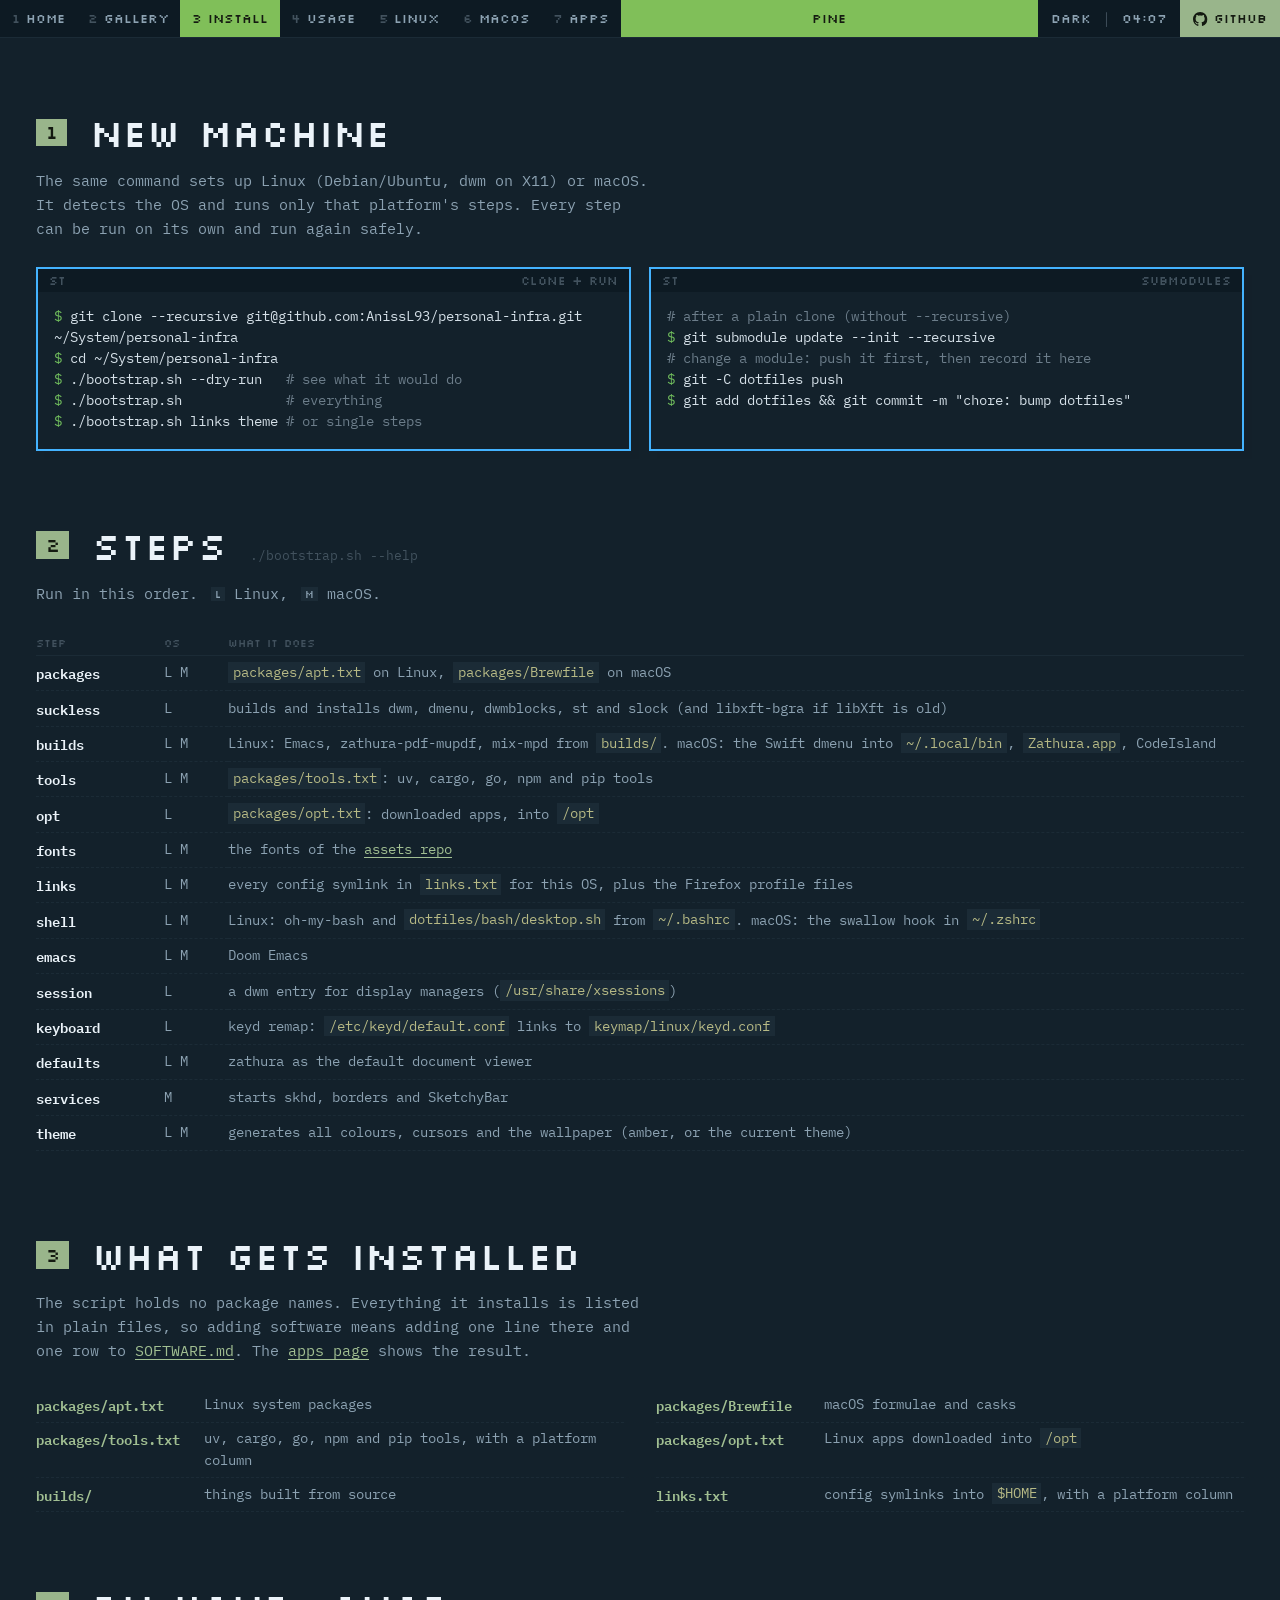
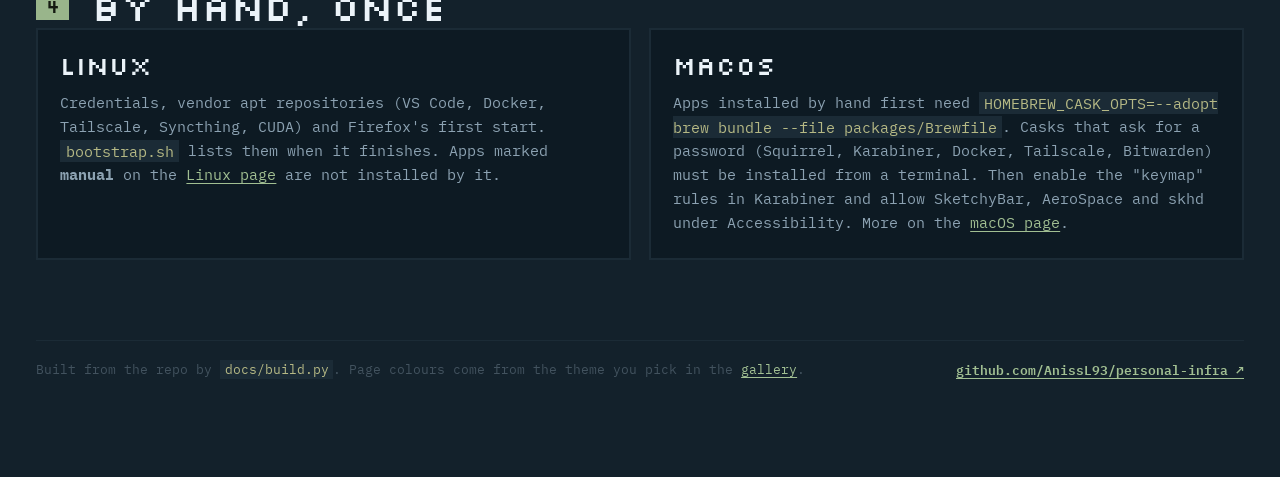
==== docs/install.html @ 1b5d800f "docs: split site into pages (home architecture, gallery, install, usage, linux, macos, apps) App lis" ====
<!doctype html>
<html lang="en">
<head>
<meta charset="utf-8">
<meta name="viewport" content="width=device-width, initial-scale=1">
<title>Install Guide</title>
<meta name="description" content="Set up a new Linux or macOS machine from personal-infra with one command.">
<link rel="preconnect" href="https://fonts.googleapis.com">
<link rel="preconnect" href="https://fonts.gstatic.com" crossorigin>
<link href="https://fonts.googleapis.com/css2?family=Silkscreen&family=IBM+Plex+Mono:ital,wght@0,400;0,600;1,400&display=swap" rel="stylesheet">
<link rel="stylesheet" href="style.css">
</head>
<body>
<main>
  <section id="new">
    <h2 data-tag="1">New machine</h2>
    <p class="lede">The same command sets up Linux (Debian/Ubuntu, dwm on X11) or macOS. It detects the OS and runs only that platform's steps. Every step can be run on its own and run again safely.</p>
    <div class="boot">
      <div class="win"><div class="tb"><span>st</span><span>clone + run</span></div><pre class="term"><span class="p">$</span> git clone --recursive git@github.com:AnissL93/personal-infra.git ~/System/personal-infra
<span class="p">$</span> cd ~/System/personal-infra
<span class="p">$</span> ./bootstrap.sh --dry-run   <span class="c"># see what it would do</span>
<span class="p">$</span> ./bootstrap.sh             <span class="c"># everything</span>
<span class="p">$</span> ./bootstrap.sh links theme <span class="c"># or single steps</span></pre></div>
      <div class="win"><div class="tb"><span>st</span><span>submodules</span></div><pre class="term"><span class="c"># after a plain clone (without --recursive)</span>
<span class="p">$</span> git submodule update --init --recursive
<span class="c"># change a module: push it first, then record it here</span>
<span class="p">$</span> git -C dotfiles push
<span class="p">$</span> git add dotfiles &amp;&amp; git commit -m "chore: bump dotfiles"</pre></div>
    </div>
  </section>

  <section id="steps">
    <h2 data-tag="2">Steps <small>./bootstrap.sh --help</small></h2>
    <p class="lede">Run in this order. <b class="mark both">L</b> Linux, <b class="mark both">M</b> macOS.</p>
    <table class="apps steps">
      <thead><tr><th>step</th><th>os</th><th>what it does</th></tr></thead>
      <tbody>
        <tr><td>packages</td><td data-k="os">L M</td><td data-k="does"><code>packages/apt.txt</code> on Linux, <code>packages/Brewfile</code> on macOS</td></tr>
        <tr><td>suckless</td><td data-k="os">L</td><td data-k="does">builds and installs dwm, dmenu, dwmblocks, st and slock (and libxft-bgra if libXft is old)</td></tr>
        <tr><td>builds</td><td data-k="os">L M</td><td data-k="does">Linux: Emacs, zathura-pdf-mupdf, mix-mpd from <code>builds/</code>. macOS: the Swift dmenu into <code>~/.local/bin</code>, <code>Zathura.app</code>, CodeIsland</td></tr>
        <tr><td>tools</td><td data-k="os">L M</td><td data-k="does"><code>packages/tools.txt</code>: uv, cargo, go, npm and pip tools</td></tr>
        <tr><td>opt</td><td data-k="os">L</td><td data-k="does"><code>packages/opt.txt</code>: downloaded apps, into <code>/opt</code></td></tr>
        <tr><td>fonts</td><td data-k="os">L M</td><td data-k="does">the fonts of the <a href="https://github.com/AnissL93/assets/tree/main/fonts">assets repo</a></td></tr>
        <tr><td>links</td><td data-k="os">L M</td><td data-k="does">every config symlink in <code>links.txt</code> for this OS, plus the Firefox profile files</td></tr>
        <tr><td>shell</td><td data-k="os">L M</td><td data-k="does">Linux: oh-my-bash and <code>dotfiles/bash/desktop.sh</code> from <code>~/.bashrc</code>. macOS: the swallow hook in <code>~/.zshrc</code></td></tr>
        <tr><td>emacs</td><td data-k="os">L M</td><td data-k="does">Doom Emacs</td></tr>
        <tr><td>session</td><td data-k="os">L</td><td data-k="does">a dwm entry for display managers (<code>/usr/share/xsessions</code>)</td></tr>
        <tr><td>keyboard</td><td data-k="os">L</td><td data-k="does">keyd remap: <code>/etc/keyd/default.conf</code> links to <code>keymap/linux/keyd.conf</code></td></tr>
        <tr><td>defaults</td><td data-k="os">L M</td><td data-k="does">zathura as the default document viewer</td></tr>
        <tr><td>services</td><td data-k="os">M</td><td data-k="does">starts skhd, borders and SketchyBar</td></tr>
        <tr><td>theme</td><td data-k="os">L M</td><td data-k="does">generates all colours, cursors and the wallpaper (amber, or the current theme)</td></tr>
      </tbody>
    </table>
  </section>

  <section id="lists">
    <h2 data-tag="3">What gets installed</h2>
    <p class="lede">The script holds no package names. Everything it installs is listed in plain files, so adding software means adding one line there and one row to <a href="https://github.com/AnissL93/personal-infra/blob/main/SOFTWARE.md">SOFTWARE.md</a>. The <a href="apps.html">apps page</a> shows the result.</p>
    <div class="scripts">
      <div class="srow"><a href="https://github.com/AnissL93/personal-infra/blob/main/packages/apt.txt">packages/apt.txt</a><span>Linux system packages</span></div>
      <div class="srow"><a href="https://github.com/AnissL93/personal-infra/blob/main/packages/Brewfile">packages/Brewfile</a><span>macOS formulae and casks</span></div>
      <div class="srow"><a href="https://github.com/AnissL93/personal-infra/blob/main/packages/tools.txt">packages/tools.txt</a><span>uv, cargo, go, npm and pip tools, with a platform column</span></div>
      <div class="srow"><a href="https://github.com/AnissL93/personal-infra/blob/main/packages/opt.txt">packages/opt.txt</a><span>Linux apps downloaded into <code>/opt</code></span></div>
      <div class="srow"><a href="https://github.com/AnissL93/personal-infra/tree/main/builds">builds/</a><span>things built from source</span></div>
      <div class="srow"><a href="https://github.com/AnissL93/personal-infra/blob/main/links.txt">links.txt</a><span>config symlinks into <code>$HOME</code>, with a platform column</span></div>
    </div>
  </section>

  <section id="manual">
    <h2 data-tag="4">By hand, once</h2>
    <div class="plats">
      <div class="plat"><h3>Linux</h3><p>Credentials, vendor apt repositories (VS Code, Docker, Tailscale, Syncthing, CUDA) and Firefox's first start. <code>bootstrap.sh</code> lists them when it finishes. Apps marked <b>manual</b> on the <a href="linux.html">Linux page</a> are not installed by it.</p></div>
      <div class="plat"><h3>macOS</h3><p>Apps installed by hand first need <code>HOMEBREW_CASK_OPTS=--adopt brew bundle --file packages/Brewfile</code>. Casks that ask for a password (Squirrel, Karabiner, Docker, Tailscale, Bitwarden) must be installed from a terminal. Then enable the "keymap" rules in Karabiner and allow SketchyBar, AeroSpace and skhd under Accessibility. More on the <a href="macos.html">macOS page</a>.</p></div>
    </div>
  </section>
</main>

<script src="data.js"></script>
<script src="site.js"></script>
<script>paint(startTheme());</script>
</body>
</html>
---- docs/style.css ----
/* Every colour on this page is a theme key from dotfiles/themes/*.conf; picking a theme rewrites them. */
:root {
  --bg: #2e181a; --bg_alt: #251214; --bg_hl: #392123; --sel: #4e2d34; --dim: #62484a; --mid: #b79496;
  --fg: #ecd9d9; --bright: #fbeeef; --accent: #f0a6b6; --accent_fg: #201417; --bar: #ff95b2; --bar_fg: #201417;
  --border: #f68c36; --comment: #8e7274; --string: #b0c888; --number: #e9b082; --keyword: #f1a6b0;
  --function: #91c3f6; --type: #dfa9da; --punct: #b79496; --err: #da827f; --warn: #e9b082; --ok: #8fceac;
  --wall: none;
  --px: "Silkscreen", monospace;
  --mono: "IBM Plex Mono", ui-monospace, monospace;
}
* { box-sizing: border-box; }
html { scroll-behavior: smooth; scroll-padding-top: 3rem; }
body {
  margin: 0; background: var(--bg); color: var(--fg); font: 15px/1.6 var(--mono); overflow-x: clip;
  transition: background-color .35s, color .35s;
}
::selection { background: var(--sel); color: var(--bright); }
a { color: var(--function); text-decoration-thickness: 1px; text-underline-offset: 3px; }
code, kbd { font-family: var(--mono); background: var(--bg_hl); padding: .1em .35em; color: var(--string); }
:focus-visible { outline: 2px solid var(--border); outline-offset: 2px; }

/* dwm bar */
.bar {
  position: sticky; top: 0; z-index: 20; display: flex; align-items: stretch; height: 2.4rem;
  background: var(--bg_alt); border-bottom: 1px solid var(--bg_hl); font-family: var(--px); font-size: 13px;
  transition: background-color .35s;
}
.tags { display: flex; overflow-x: auto; scrollbar-width: none; }
.tags a {
  display: flex; align-items: center; gap: .45em; padding: 0 .9em; color: var(--mid); text-decoration: none; white-space: nowrap;
}
.tags a b { color: var(--dim); font-weight: 400; }
.tags a:hover, .tags a.on { background: var(--bar); color: var(--bar_fg); }
.tags a:hover b, .tags a.on b { color: var(--bar_fg); }
.bar .title {
  flex: 1; display: flex; align-items: center; justify-content: center; min-width: 0; padding: 0 1em;
  background: var(--bar); color: var(--bar_fg); overflow: hidden; white-space: nowrap; text-overflow: ellipsis;
}
.bar .status { display: flex; align-items: center; gap: .9em; padding: 0 1em; color: var(--mid); white-space: nowrap; }
.bar .status i { font-style: normal; color: var(--dim); }
@media (max-width: 760px) { .bar .status { display: none; } .bar .title { justify-content: flex-end; } }

main { max-width: 1240px; margin: 0 auto; padding: 0 16px 6rem; }
section { padding-top: 4.5rem; }
h1, h2, h3 { font-family: var(--px); font-weight: 400; line-height: 1.15; margin: 0; color: var(--bright); }
h2 { font-size: clamp(1.6rem, 4vw, 2.4rem); display: flex; align-items: baseline; gap: .6em; flex-wrap: wrap; }
h2 small { font: 13px var(--mono); color: var(--dim); }
h2::before { content: attr(data-tag); font-size: .5em; color: var(--accent_fg); background: var(--accent); padding: .15em .5em; align-self: center; }
.lede { max-width: 68ch; color: var(--mid); margin: .9rem 0 1.6rem; }

/* hero: the current wallpaper with a st window on top */
.hero {
  position: relative; margin: 0 calc(50% - 50vw); min-height: min(78vh, 720px); display: grid; align-items: end;
  padding: 3rem 16px; overflow: hidden; isolation: isolate;
}
.hero::before {
  content: ""; position: absolute; inset: 0; z-index: -2; background: var(--wall) center / cover no-repeat;
  image-rendering: auto; transition: opacity .4s;
}
.hero::after { content: ""; position: absolute; inset: 0; z-index: -1; background: linear-gradient(to bottom, transparent 20%, var(--bg) 98%); }
.hero-grid { display: grid; grid-template-columns: minmax(0, 1fr) minmax(0, 520px); gap: 2rem; align-items: end; }
@media (max-width: 900px) { .hero-grid { grid-template-columns: 1fr; } }
.hero h1 {
  font-size: clamp(2.6rem, 8.5vw, 6.4rem); letter-spacing: -.02em; color: var(--bright);
  text-shadow: 3px 3px 0 var(--bg), 6px 6px 0 var(--accent);
}
.hero p { font-size: 1.05rem; max-width: 46ch; color: var(--fg); background: color-mix(in srgb, var(--bg) 82%, transparent); padding: .6rem .8rem; margin: 1.2rem 0 0; }
.win { background: var(--bg); border: 2px solid var(--border); box-shadow: 8px 8px 0 color-mix(in srgb, var(--bg) 60%, transparent); }
.win .tb { display: flex; justify-content: space-between; padding: .25rem .7rem; background: var(--bg_alt); color: var(--dim); font: 12px var(--px); }
.term { margin: 0; padding: .9rem 1rem 1.1rem; font: 13.5px/1.55 var(--mono); white-space: pre-wrap; word-break: break-word; color: var(--fg); }
.term .p { color: var(--color2, var(--ok)); } .term .c { color: var(--comment); }
.blocks { display: grid; grid-template-columns: repeat(8, 1fr); margin-top: .6rem; max-width: 22rem; }
.blocks span { height: 1.1rem; }

/* gallery */
.filters { display: flex; flex-wrap: wrap; gap: .5rem; align-items: center; margin-bottom: 1.4rem; }
.filters button, .chip {
  font: 13px var(--px); background: var(--bg_alt); color: var(--mid); border: 1px solid var(--bg_hl); padding: .45em .9em; cursor: pointer;
}
.filters button[aria-pressed="true"] { background: var(--accent); color: var(--accent_fg); border-color: var(--accent); }
.filters input {
  flex: 1 1 12rem; min-width: 0; font: 14px var(--mono); background: var(--bg_alt); color: var(--fg);
  border: 1px solid var(--bg_hl); padding: .5em .8em;
}
.filters input::placeholder { color: var(--dim); }
.count { color: var(--dim); font-size: 13px; }
.grid { display: grid; grid-template-columns: repeat(auto-fill, minmax(260px, 1fr)); gap: 1.1rem; }
.card {
  --c-bg: #000; all: unset; box-sizing: border-box; cursor: pointer; display: flex; flex-direction: column;
  background: var(--c-bg); color: var(--c-fg); border: 2px solid var(--c-bg_hl); transition: transform .18s, border-color .18s, box-shadow .18s;
  animation: rise .5s both; animation-delay: calc(var(--i, 0) * 18ms);
}
.card:hover, .card:focus-visible { transform: translate(-3px, -3px); border-color: var(--c-border); box-shadow: 6px 6px 0 var(--c-accent); outline: none; }
.card .img { aspect-ratio: 16 / 9; background: var(--c-bg_alt) center / cover; position: relative; }
.card .img.pixel { image-rendering: pixelated; }
.card .cbar { display: flex; font: 11px var(--px); background: var(--c-bg_alt); }
.card .cbar span { padding: .2em .6em; color: var(--c-mid); }
.card .cbar span:first-child { background: var(--c-bar); color: var(--c-bar_fg); }
.card .cbar em { flex: 1; font-style: normal; background: var(--c-bar); color: var(--c-bar_fg); padding: .2em .6em; text-align: right; overflow: hidden; white-space: nowrap; text-overflow: ellipsis; }
.card .body { padding: .7rem .8rem .8rem; display: grid; gap: .45rem; }
.card .name { font: 15px var(--px); color: var(--c-bright); display: flex; justify-content: space-between; gap: .5rem; }
.card .name small { font: 11px var(--mono); color: var(--c-dim); align-self: center; }
.card code { background: var(--c-bg_hl); color: var(--c-string); font-size: 12px; justify-self: start; }
.swatch16 { display: grid; grid-template-columns: repeat(16, 1fr); height: .7rem; }
@keyframes rise { from { opacity: 0; transform: translateY(10px); } }
@media (prefers-reduced-motion: reduce) { .card { animation: none; } * { transition: none !important; } html { scroll-behavior: auto; } }

/* theme detail */
dialog {
  width: min(980px, calc(100vw - 32px)); max-height: calc(100vh - 32px); padding: 0; border: 2px solid var(--border);
  background: var(--bg); color: var(--fg); box-shadow: 10px 10px 0 var(--accent);
}
dialog::backdrop { background: color-mix(in srgb, var(--bg) 70%, transparent); backdrop-filter: blur(3px); }
.d-img { aspect-ratio: 16 / 9; background: var(--bg_alt) center / cover; position: relative; }
.d-img.pixel { image-rendering: pixelated; }
.d-img .links { position: absolute; right: .6rem; bottom: .6rem; display: flex; gap: .4rem; flex-wrap: wrap; justify-content: flex-end; }
.d-img .links a, .d-close { font: 12px var(--px); background: var(--bg); color: var(--fg); padding: .35em .7em; text-decoration: none; border: 1px solid var(--bg_hl); }
.d-close { position: absolute; right: .6rem; top: .6rem; cursor: pointer; }
.d-body { padding: 1.2rem 1.3rem 1.5rem; display: grid; gap: 1.2rem; grid-template-columns: minmax(0, 1fr) minmax(0, 1fr); }
@media (max-width: 760px) { .d-body { grid-template-columns: 1fr; } }
.d-body h3 { font-size: 1.7rem; }
.d-body h4 { margin: 0 0 .4rem; font: 12px var(--px); color: var(--dim); }
.pal { display: grid; grid-template-columns: repeat(auto-fill, minmax(92px, 1fr)); gap: .3rem; }
.pal button {
  all: unset; cursor: pointer; display: grid; grid-template-rows: 1.6rem auto auto; font: 11px var(--mono); color: var(--mid);
  border: 1px solid var(--bg_hl);
}
.pal button i { display: block; }
.pal button span { padding: .1rem .35rem; overflow: hidden; text-overflow: ellipsis; white-space: nowrap; }
.pal button:hover, .pal button:focus-visible { border-color: var(--border); color: var(--fg); }
.code { background: var(--bg_alt); padding: .8rem 1rem; margin: 0; font: 13px/1.6 var(--mono); overflow-x: auto; border-left: 3px solid var(--accent); }
.k { color: var(--keyword); } .f { color: var(--function); } .s { color: var(--string); } .n { color: var(--number); }
.t { color: var(--type); } .cm { color: var(--comment); font-style: italic; } .pu { color: var(--punct); }
.copy { cursor: pointer; }
.toast { position: fixed; left: 50%; bottom: 1.2rem; transform: translateX(-50%); background: var(--accent); color: var(--accent_fg); font: 13px var(--px); padding: .5em 1em; opacity: 0; transition: opacity .2s; pointer-events: none; z-index: 50; }
.toast.on { opacity: 1; }

/* modules */
.mods { display: grid; grid-template-columns: repeat(auto-fill, minmax(330px, 1fr)); gap: 1.1rem; }
@media (max-width: 400px) { .mods { grid-template-columns: 1fr; } }
.mod { background: var(--bg_alt); border-top: 3px solid var(--c, var(--accent)); padding: 1.1rem 1.2rem 1.2rem; display: grid; gap: .6rem; align-content: start; }
.mod h3 { font-size: 1.15rem; display: flex; justify-content: space-between; gap: .5rem; align-items: baseline; }
.mod h3 a { font: 12px var(--mono); }
.mod p { margin: 0; color: var(--mid); }
.mod ul { list-style: none; padding: 0; margin: 0; display: flex; flex-wrap: wrap; gap: .3rem; }
.mod li { font-size: 12px; background: var(--bg_hl); color: var(--fg); padding: .1em .5em; }

/* scripts */
.scripts { display: grid; grid-template-columns: repeat(auto-fill, minmax(min(100%, 560px), 1fr)); gap: 0 2rem; }
.sgroup h3 { font-size: 1rem; color: var(--accent); margin: 1.4rem 0 .4rem; }
.srow { display: grid; grid-template-columns: 9.5rem minmax(0, 1fr); gap: 1rem; padding: .35rem 0; border-bottom: 1px dashed var(--bg_hl); font-size: 13.5px; }
.srow a { color: var(--function); text-decoration: none; font-weight: 600; overflow-wrap: anywhere; }
.srow a:hover { text-decoration: underline; }
.srow span { color: var(--mid); }
.srow span:empty::before { content: "—"; color: var(--dim); }
.mac .srow { grid-template-columns: 13rem minmax(0, 1fr); }
.srow b { color: var(--function); font-weight: 600; }

.fonts { display: grid; grid-template-columns: repeat(auto-fill, minmax(min(100%, 520px), 1fr)); gap: 1.4rem 1.1rem; }
.font { margin: 0; background: var(--bg_alt); border: 1px solid var(--bg_hl); }
.font img { display: block; width: 100%; height: auto; }
.font figcaption { padding: .7rem .9rem .8rem; display: grid; gap: .25rem; font-size: 13px; color: var(--mid); }
.font figcaption b { font: 15px var(--px); font-weight: 400; color: var(--bright); display: flex; justify-content: space-between; gap: .6rem; flex-wrap: wrap; }
.font figcaption b a { font: 12px var(--mono); }
.font dl { margin: 0; display: grid; grid-template-columns: 5.5rem minmax(0, 1fr); gap: .15rem .6rem; }
.font dt { color: var(--dim); } .font dd { margin: 0; overflow-wrap: anywhere; }
.keymap { background: #f4f1ea; padding: 1rem; border: 2px solid var(--bg_hl); overflow-x: auto; }
.keymap img { display: block; width: 100%; min-width: 640px; height: auto; }
.boot { display: grid; grid-template-columns: repeat(auto-fit, minmax(min(100%, 380px), 1fr)); gap: 1.1rem; }
footer { margin-top: 5rem; padding-top: 1.2rem; border-top: 1px solid var(--bg_hl); color: var(--dim); font-size: 13px; display: flex; justify-content: space-between; flex-wrap: wrap; gap: 1rem; }

/* GitHub link: always visible in the bar, also on phones */
.bar .gh {
  display: flex; align-items: center; gap: .5em; padding: 0 1em; background: var(--accent); color: var(--accent_fg);
  text-decoration: none; white-space: nowrap;
}
.bar .gh:hover { background: var(--bright); color: var(--bg); }
.gh svg { width: 1.1em; height: 1.1em; fill: currentColor; flex: none; }
.cta { display: flex; flex-wrap: wrap; gap: .6rem; margin-top: 1.2rem; }
.btn {
  display: inline-flex; align-items: center; gap: .55em; font: 14px var(--px); padding: .7em 1.1em; text-decoration: none;
  background: var(--bg); color: var(--fg); border: 2px solid var(--bg_hl); box-shadow: 4px 4px 0 color-mix(in srgb, var(--bg) 60%, transparent);
}
.btn:hover { border-color: var(--border); transform: translate(-2px, -2px); }
.btn.primary { background: var(--accent); color: var(--accent_fg); border-color: var(--accent); }

/* platform cards on the home page */
.plats { display: grid; grid-template-columns: repeat(auto-fit, minmax(min(100%, 420px), 1fr)); gap: 1.1rem; }
.plat {
  display: grid; gap: .7rem; align-content: start; padding: 1.3rem 1.4rem 1.4rem; background: var(--bg_alt);
  border: 2px solid var(--bg_hl); color: var(--fg); text-decoration: none; transition: transform .18s, border-color .18s, box-shadow .18s;
}
.plat:hover, .plat:focus-visible { transform: translate(-3px, -3px); border-color: var(--border); box-shadow: 6px 6px 0 var(--accent); }
.plat h3 { font-size: 1.6rem; display: flex; justify-content: space-between; align-items: baseline; gap: .5rem; }
.plat h3 small { font: 13px var(--mono); color: var(--dim); }
.plat p { margin: 0; color: var(--mid); }
.plat ul { list-style: none; padding: 0; margin: 0; display: flex; flex-wrap: wrap; gap: .3rem; }
.plat li { font-size: 12px; background: var(--bg_hl); padding: .1em .5em; }
.plat .go { font: 13px var(--px); color: var(--accent); }

/* OS pages */
.hero.sub { min-height: min(46vh, 420px); }
.hero.sub h1 { font-size: clamp(2.4rem, 7vw, 5rem); }
.legend { display: flex; flex-wrap: wrap; gap: 1.2rem; font-size: 13px; color: var(--mid); margin: -.6rem 0 1rem; }
.apps { width: 100%; border-collapse: collapse; font-size: 13.5px; margin-bottom: .6rem; }
.apps caption { text-align: left; font: 1rem var(--px); color: var(--accent); padding: 1.4rem 0 .4rem; }
.apps caption small { font: 12px var(--mono); color: var(--dim); margin-left: .5em; }
.apps th { text-align: left; font: 11px var(--px); font-weight: 400; color: var(--dim); padding: .3rem .6rem .3rem 0; border-bottom: 1px solid var(--bg_hl); }
.apps td { vertical-align: top; padding: .4rem .8rem .4rem 0; border-bottom: 1px dashed var(--bg_hl); color: var(--mid); overflow-wrap: anywhere; }
.apps td:first-child { color: var(--bright); font-weight: 600; width: 14rem; }
.apps td b { color: var(--warn); font-weight: 600; }
.mark { font: 10px var(--px); padding: .05em .4em; margin-left: .4em; vertical-align: .15em; white-space: nowrap; }
.mark.th { background: var(--accent); color: var(--accent_fg); }
.mark.both { background: var(--bg_hl); color: var(--mid); font-weight: 400; }
@media (max-width: 760px) {
  .apps thead { display: none; }
  .apps tr { display: grid; padding: .5rem 0; border-bottom: 1px dashed var(--bg_hl); }
  .apps td { border: 0; padding: .05rem 0; width: auto !important; }
  .apps td:empty { display: none; }
  .apps td[data-k]:not(:first-child)::before { content: attr(data-k) ": "; color: var(--dim); }
}
@media (max-width: 760px) { .bar .title { display: none; } .tags { flex: 1; } }
@media (max-width: 420px) { .bar .gh span { display: none; } }
.gh-foot { font-weight: 600; }

/* home: key facts + architecture */
.facts { display: grid; grid-template-columns: repeat(auto-fit, minmax(9rem, 1fr)); gap: 1px; background: var(--bg_hl); border: 1px solid var(--bg_hl); margin-top: 1rem; }
.facts div { background: var(--bg_alt); padding: .8rem 1rem; color: var(--mid); font-size: 13px; }
.facts b { display: block; font: 1.8rem var(--px); font-weight: 400; color: var(--bright); }
.arch { display: grid; gap: 0; }
.node.root { background: var(--bg_alt); border: 2px solid var(--accent); padding: 1.1rem 1.3rem 1.2rem; display: grid; gap: .6rem; }
.node.root h3 { font-size: 1.5rem; display: flex; justify-content: space-between; align-items: baseline; gap: .5rem; flex-wrap: wrap; }
.node.root p { margin: 0; color: var(--mid); }
.node.root ul { margin: 0; padding: 0; list-style: none; display: grid; grid-template-columns: repeat(auto-fill, minmax(min(100%, 330px), 1fr)); gap: .25rem 1.4rem; font-size: 13.5px; color: var(--mid); }
.wire { justify-self: center; position: relative; padding: 1.6rem 0; font: 11px var(--px); color: var(--dim); }
.wire::before { content: ""; position: absolute; left: 50%; top: 0; bottom: 0; border-left: 2px dashed var(--dim); z-index: -1; }
.wire { background: linear-gradient(var(--bg), var(--bg)) center / 100% 1.4em no-repeat; padding-inline: .6em; }
.repo {
  font: 12px var(--px) !important; text-decoration: none; padding: .3em .7em; white-space: nowrap;
  background: var(--accent); color: var(--accent_fg); align-self: center;
}
.repo:hover { background: var(--bright); color: var(--bg); }
.repo.off { background: var(--bg_hl); color: var(--dim); }
.mod h3 { align-items: center; flex-wrap: wrap; }
.steps td:first-child { width: 8rem; }
@media (min-width: 761px) {
  .apps { table-layout: fixed; }
  .apps th:nth-child(1) { width: 15rem; } .apps th:nth-child(2) { width: 12rem; } .apps th:nth-child(3) { width: 15rem; }
  .steps th:nth-child(1) { width: 8rem; } .steps th:nth-child(2) { width: 4rem; } .steps th:nth-child(3) { width: auto; }
}
.srow > * { min-width: 0; overflow-wrap: anywhere; }
@media (max-width: 560px) { .srow, .mac .srow { grid-template-columns: 1fr; gap: .1rem; } }
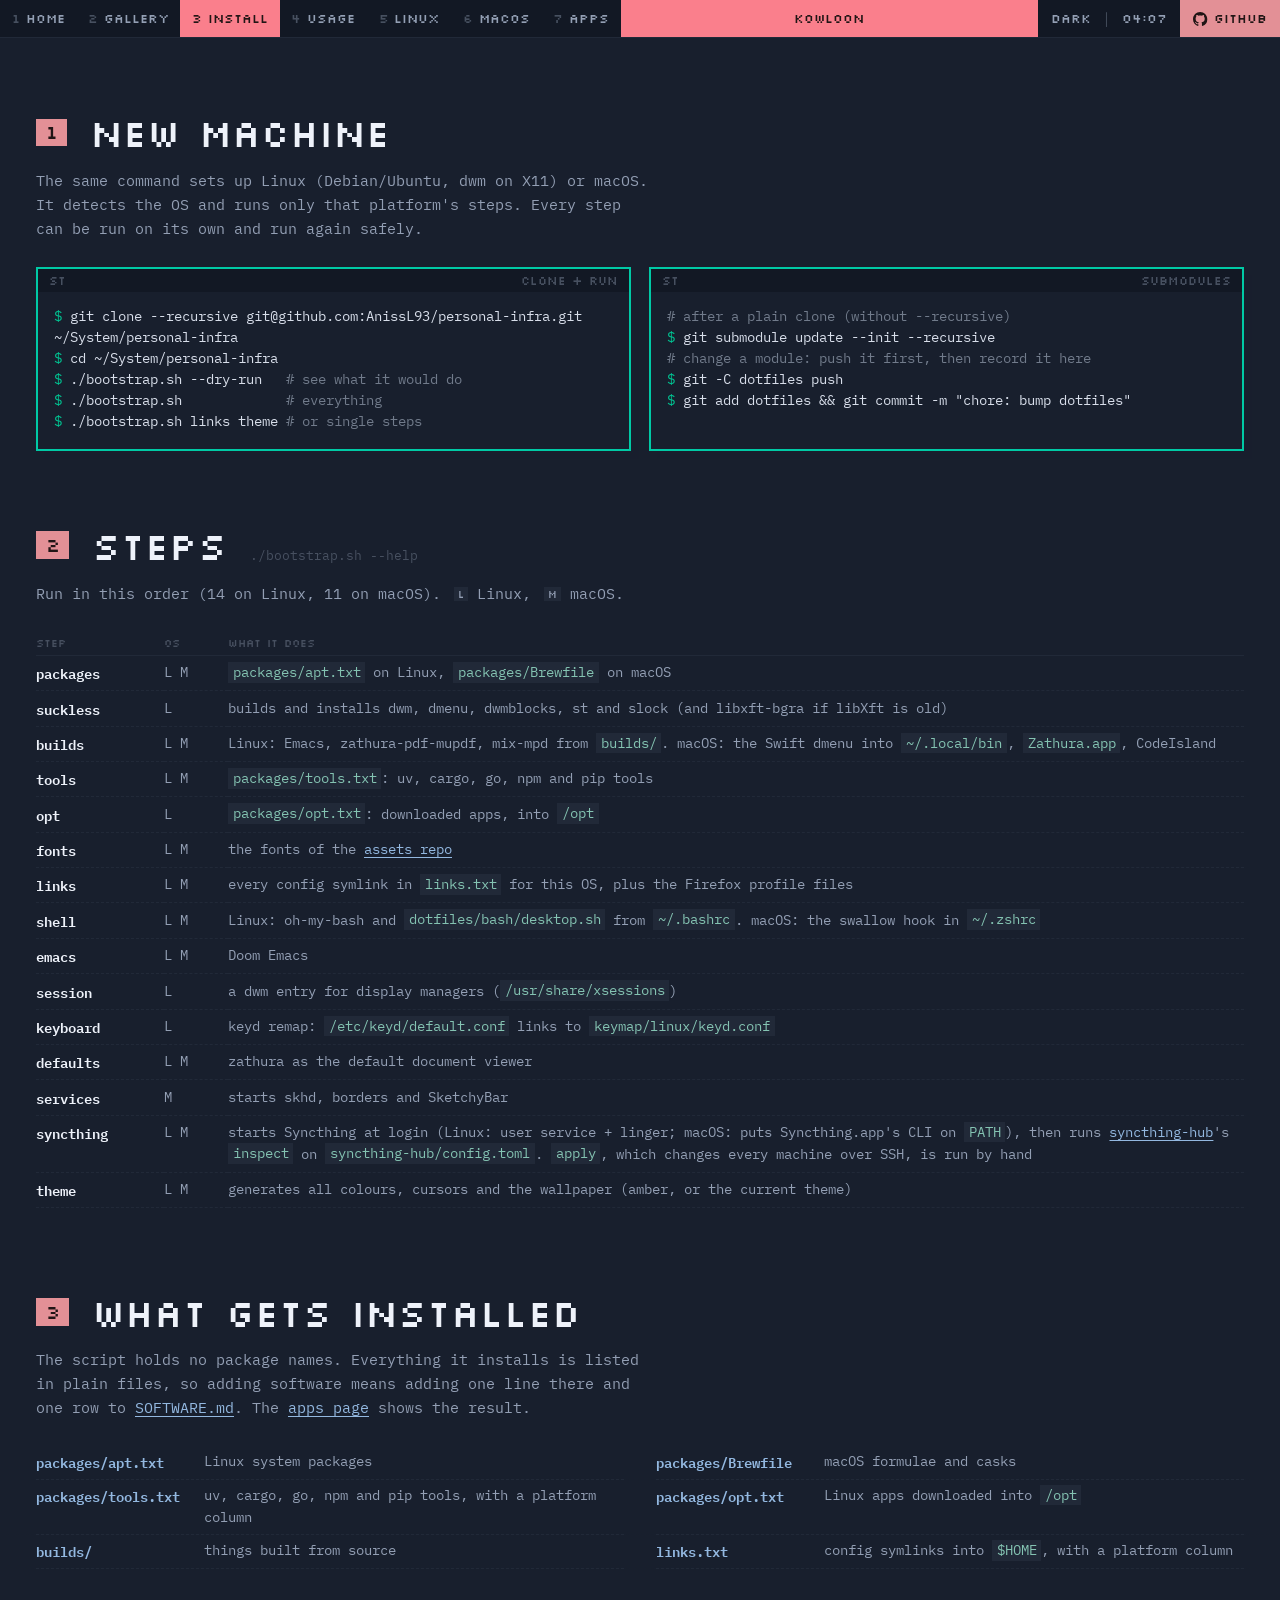
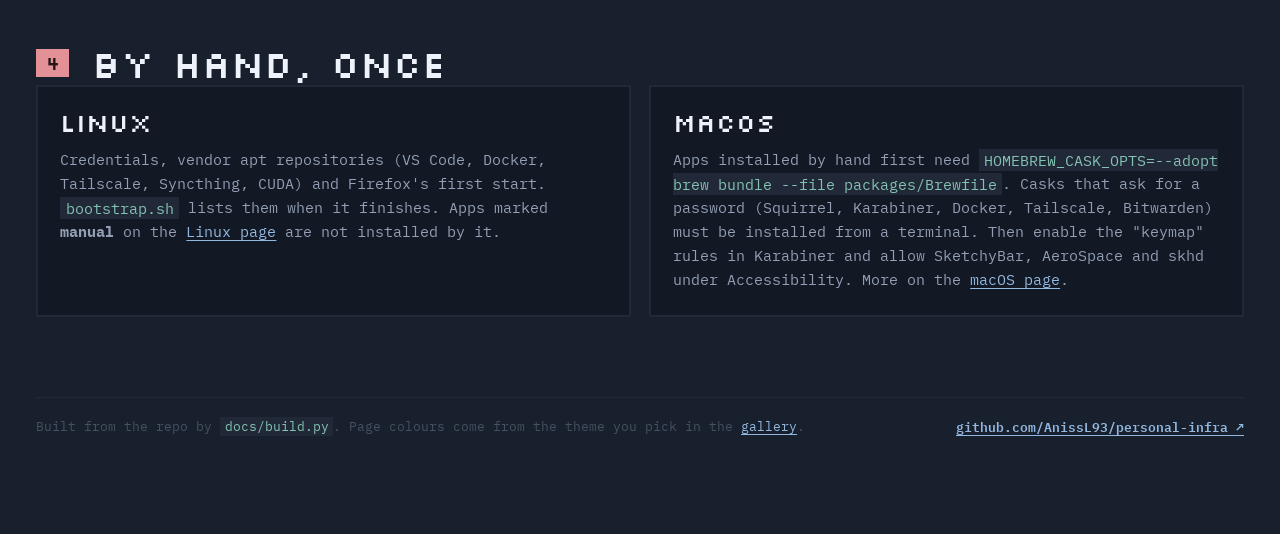
==== commit f8d73cb2: "feat: syncthing-hub submodule and a bootstrap step for Syncthing Step syncthing starts Syncthing at " ====
--- a/docs/install.html
+++ b/docs/install.html
@@ -31,7 +31,7 @@
 
   <section id="steps">
     <h2 data-tag="2">Steps <small>./bootstrap.sh --help</small></h2>
-    <p class="lede">Run in this order. <b class="mark both">L</b> Linux, <b class="mark both">M</b> macOS.</p>
+    <p class="lede">Run in this order (14 on Linux, 11 on macOS). <b class="mark both">L</b> Linux, <b class="mark both">M</b> macOS.</p>
     <table class="apps steps">
       <thead><tr><th>step</th><th>os</th><th>what it does</th></tr></thead>
       <tbody>
@@ -48,6 +48,7 @@
         <tr><td>keyboard</td><td data-k="os">L</td><td data-k="does">keyd remap: <code>/etc/keyd/default.conf</code> links to <code>keymap/linux/keyd.conf</code></td></tr>
         <tr><td>defaults</td><td data-k="os">L M</td><td data-k="does">zathura as the default document viewer</td></tr>
         <tr><td>services</td><td data-k="os">M</td><td data-k="does">starts skhd, borders and SketchyBar</td></tr>
+        <tr><td>syncthing</td><td data-k="os">L M</td><td data-k="does">starts Syncthing at login (Linux: user service + linger; macOS: puts Syncthing.app's CLI on <code>PATH</code>), then runs <a href="https://github.com/AnissL93/syncthing-hub">syncthing-hub</a>'s <code>inspect</code> on <code>syncthing-hub/config.toml</code>. <code>apply</code>, which changes every machine over SSH, is run by hand</td></tr>
         <tr><td>theme</td><td data-k="os">L M</td><td data-k="does">generates all colours, cursors and the wallpaper (amber, or the current theme)</td></tr>
       </tbody>
     </table>
